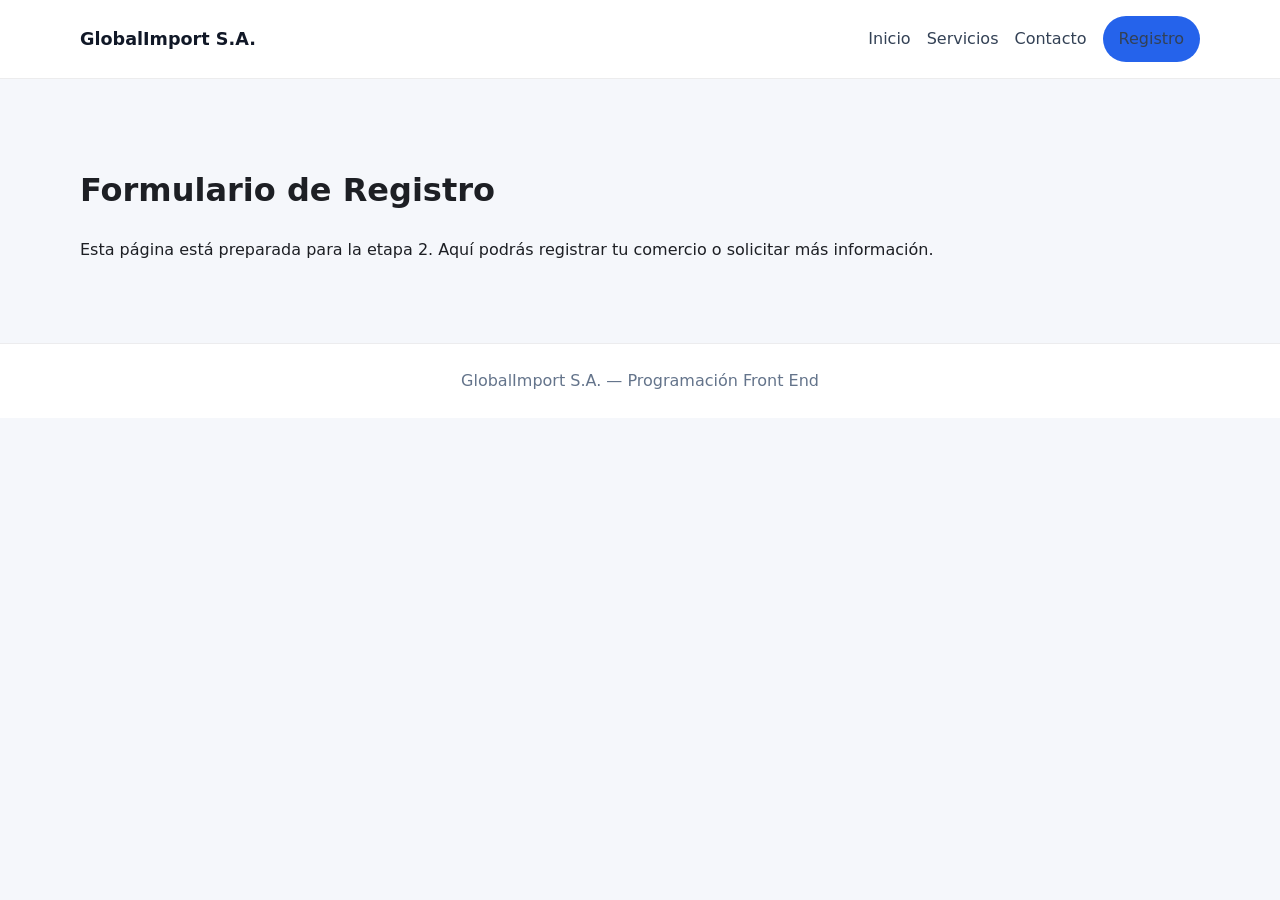
==== registro.html @ c89e06bb "Primera etapa deiseño de la pagina" ====
<!DOCTYPE html>
<html lang="es">
<head>
  <meta charset="UTF-8">
  <meta name="viewport" content="width=device-width, initial-scale=1.0">
  <title>Registro | GlobalImport S.A.</title>
  <link rel="stylesheet" href="style.css">
</head>
<body>
  <header class="navbar">
    <div class="container navbar-inner">
      <a href="index.html" class="brand">GlobalImport S.A.</a>
      <nav class="nav-links" aria-label="Menú principal">
        <a href="index.html#inicio">Inicio</a>
        <a href="index.html#servicios">Servicios</a>
        <a href="index.html#por-que-elegirnos">Contacto</a>
        <a href="registro.html" class="btn-link">Registro</a>
      </nav>
    </div>
  </header>
  <main class="section">
    <div class="container">
      <h1>Formulario de Registro</h1>
      <p>Esta página está preparada para la etapa 2. Aquí podrás registrar tu comercio o solicitar más información.</p>
    </div>
  </main>
  <footer class="footer">
    <div class="container">
      <p>GlobalImport S.A. — Programación Front End</p>
    </div>
  </footer>
</body>
</html>
---- style.css ----
/* Global styles */
:root {
  color-scheme: light;
  font-family: Inter, system-ui, -apple-system, BlinkMacSystemFont, "Segoe UI", sans-serif;
  color: #1d1f24;
  background: #f5f7fb;
  line-height: 1.6;
}

* {
  box-sizing: border-box;
}

body {
  margin: 0;
}

img {
  max-width: 100%;
  display: block;
}

.container {
  width: min(1120px, calc(100% - 2rem));
  margin: 0 auto;
}

.navbar {
  position: sticky;
  top: 0;
  z-index: 10;
  background: rgba(255,255,255,0.92);
  backdrop-filter: blur(12px);
  border-bottom: 1px solid rgba(20,24,30,0.08);
}

.navbar-inner {
  display: flex;
  align-items: center;
  justify-content: space-between;
  gap: 1rem;
  padding: 1rem 0;
}

.brand {
  font-weight: 700;
  font-size: 1.1rem;
  text-decoration: none;
  color: #111827;
}

.nav-links {
  display: flex;
  flex-wrap: wrap;
  gap: 1rem;
  align-items: center;
}

.nav-links a {
  color: #334155;
  text-decoration: none;
  font-weight: 500;
}

.nav-links a:hover,
.nav-links a:focus-visible {
  color: #0f172a;
}

.btn-link {
  padding: 0.65rem 1rem;
  border-radius: 999px;
  background: #2563eb;
  color: #fff;
}

.btn-link:hover,
.btn-link:focus-visible {
  background: #1d4ed8;
}

.hero {
  min-height: 80vh;
  display: grid;
  place-items: center;
  position: relative;
  color: #fff;
  background-image: linear-gradient(180deg, rgba(15,23,42,0.75), rgba(15,23,42,0.75)), url('https://images.unsplash.com/photo-1515169067865-5387ec356754?auto=format&fit=crop&w=1400&q=80');
  background-size: cover;
  background-position: center;
}

.hero-overlay {
  position: absolute;
  inset: 0;
  background: linear-gradient(180deg, rgba(15,23,42,0.55), rgba(15,23,42,0.65));
}

.hero-content {
  position: relative;
  text-align: center;
  max-width: 720px;
  padding: 4rem 0;
}

.eyebrow {
  text-transform: uppercase;
  letter-spacing: 0.25em;
  margin-bottom: 1rem;
  color: #cbd5e1;
  font-size: 0.85rem;
}

.hero h1 {
  margin: 0;
  font-size: clamp(2.5rem, 5vw, 4rem);
  line-height: 1.05;
}

.hero-copy {
  margin: 1.5rem auto;
  max-width: 36rem;
  color: #e2e8f0;
  font-size: 1.05rem;
}

.hero-actions {
  display: flex;
  flex-wrap: wrap;
  justify-content: center;
  gap: 1rem;
}

.btn {
  display: inline-flex;
  align-items: center;
  justify-content: center;
  padding: 0.95rem 1.6rem;
  border-radius: 999px;
  text-decoration: none;
  font-weight: 600;
}

.btn-primary {
  background: #38bdf8;
  color: #0f172a;
}

.btn-secondary {
  background: rgba(255,255,255,0.18);
  color: #f8fafc;
  border: 1px solid rgba(255,255,255,0.28);
}

.section {
  padding: 4rem 0;
}

.section-heading {
  text-align: center;
  margin-bottom: 2.5rem;
}

.section-label {
  color: #2563eb;
  font-size: 0.9rem;
  letter-spacing: 0.12em;
  text-transform: uppercase;
  margin-bottom: 0.75rem;
}

.section h2 {
  margin: 0;
  font-size: clamp(2rem, 3vw, 2.75rem);
  color: #0f172a;
}

.servicios-grid,
.why-grid {
  display: grid;
  gap: 1.5rem;
}

.servicios-grid {
  grid-template-columns: repeat(auto-fit, minmax(220px, 1fr));
}

.card {
  background: #fff;
  border-radius: 24px;
  padding: 2rem;
  box-shadow: 0 20px 50px rgba(15,23,42,0.08);
  min-height: 260px;
}

.card-icon {
  width: 3rem;
  height: 3rem;
  display: grid;
  place-items: center;
  font-size: 1.5rem;
  margin-bottom: 1.25rem;
}

.card h3 {
  margin: 0 0 0.75rem;
  font-size: 1.2rem;
  color: #111827;
}

.card p {
  margin: 0;
  color: #475569;
}

.why-grid {
  grid-template-columns: repeat(auto-fit, minmax(220px, 1fr));
}

.why-card {
  background: #eef2ff;
  border-radius: 22px;
  padding: 1.75rem;
  box-shadow: 0 12px 30px rgba(15,23,42,0.06);
}

.why-icon {
  display: inline-flex;
  font-size: 1.75rem;
  margin-bottom: 1rem;
}

.why-card h3 {
  margin: 0 0 0.75rem;
  font-size: 1.15rem;
}

.why-card p {
  margin: 0;
  color: #475569;
}

.footer {
  padding: 1.5rem 0;
  background: #fff;
  border-top: 1px solid rgba(15,23,42,0.08);
}

.footer p {
  margin: 0;
  color: #64748b;
  text-align: center;
}

@media (max-width: 768px) {
  .navbar-inner {
    flex-direction: column;
    align-items: stretch;
  }

  .nav-links {
    justify-content: center;
  }

  .hero {
    min-height: 68vh;
    padding-top: 2rem;
  }

  .hero-content {
    padding: 2.5rem 0;
  }
}

@media (max-width: 520px) {
  .hero-copy {
    font-size: 1rem;
  }

  .hero-actions {
    flex-direction: column;
  }
}
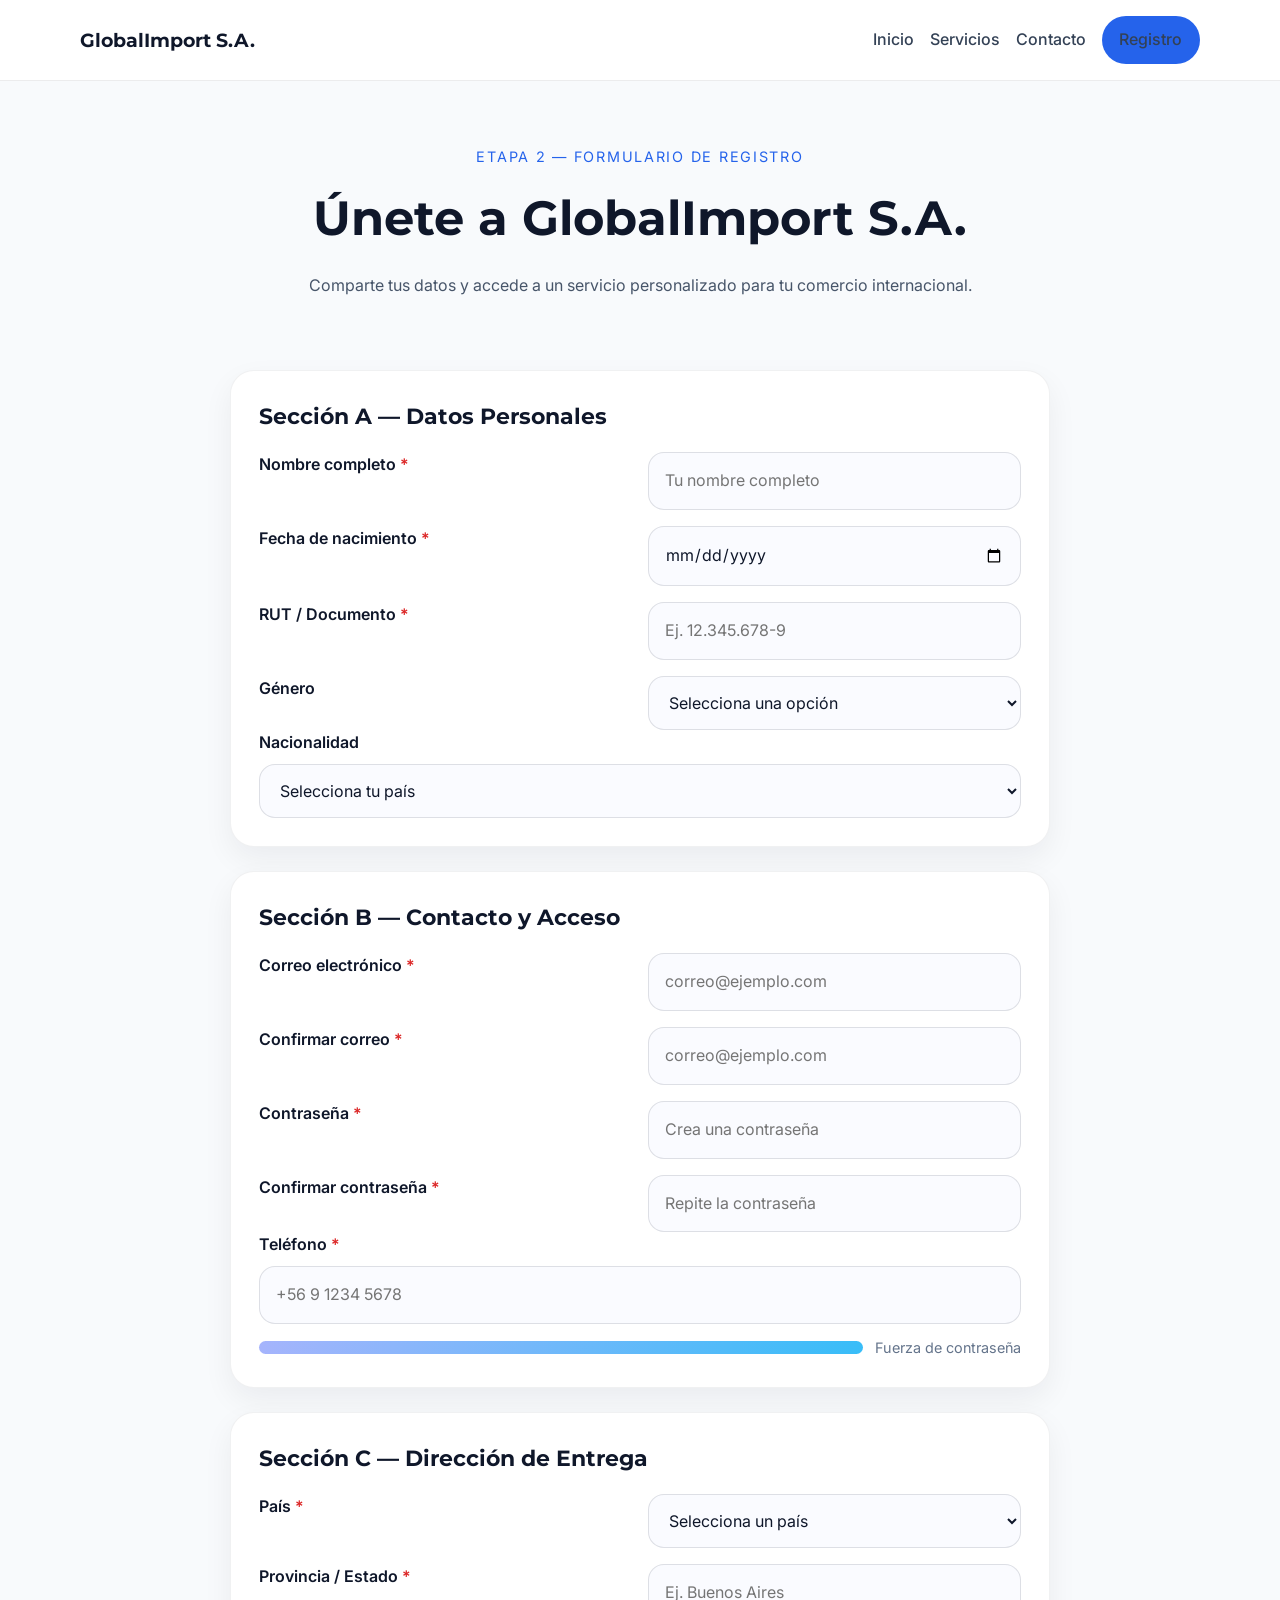
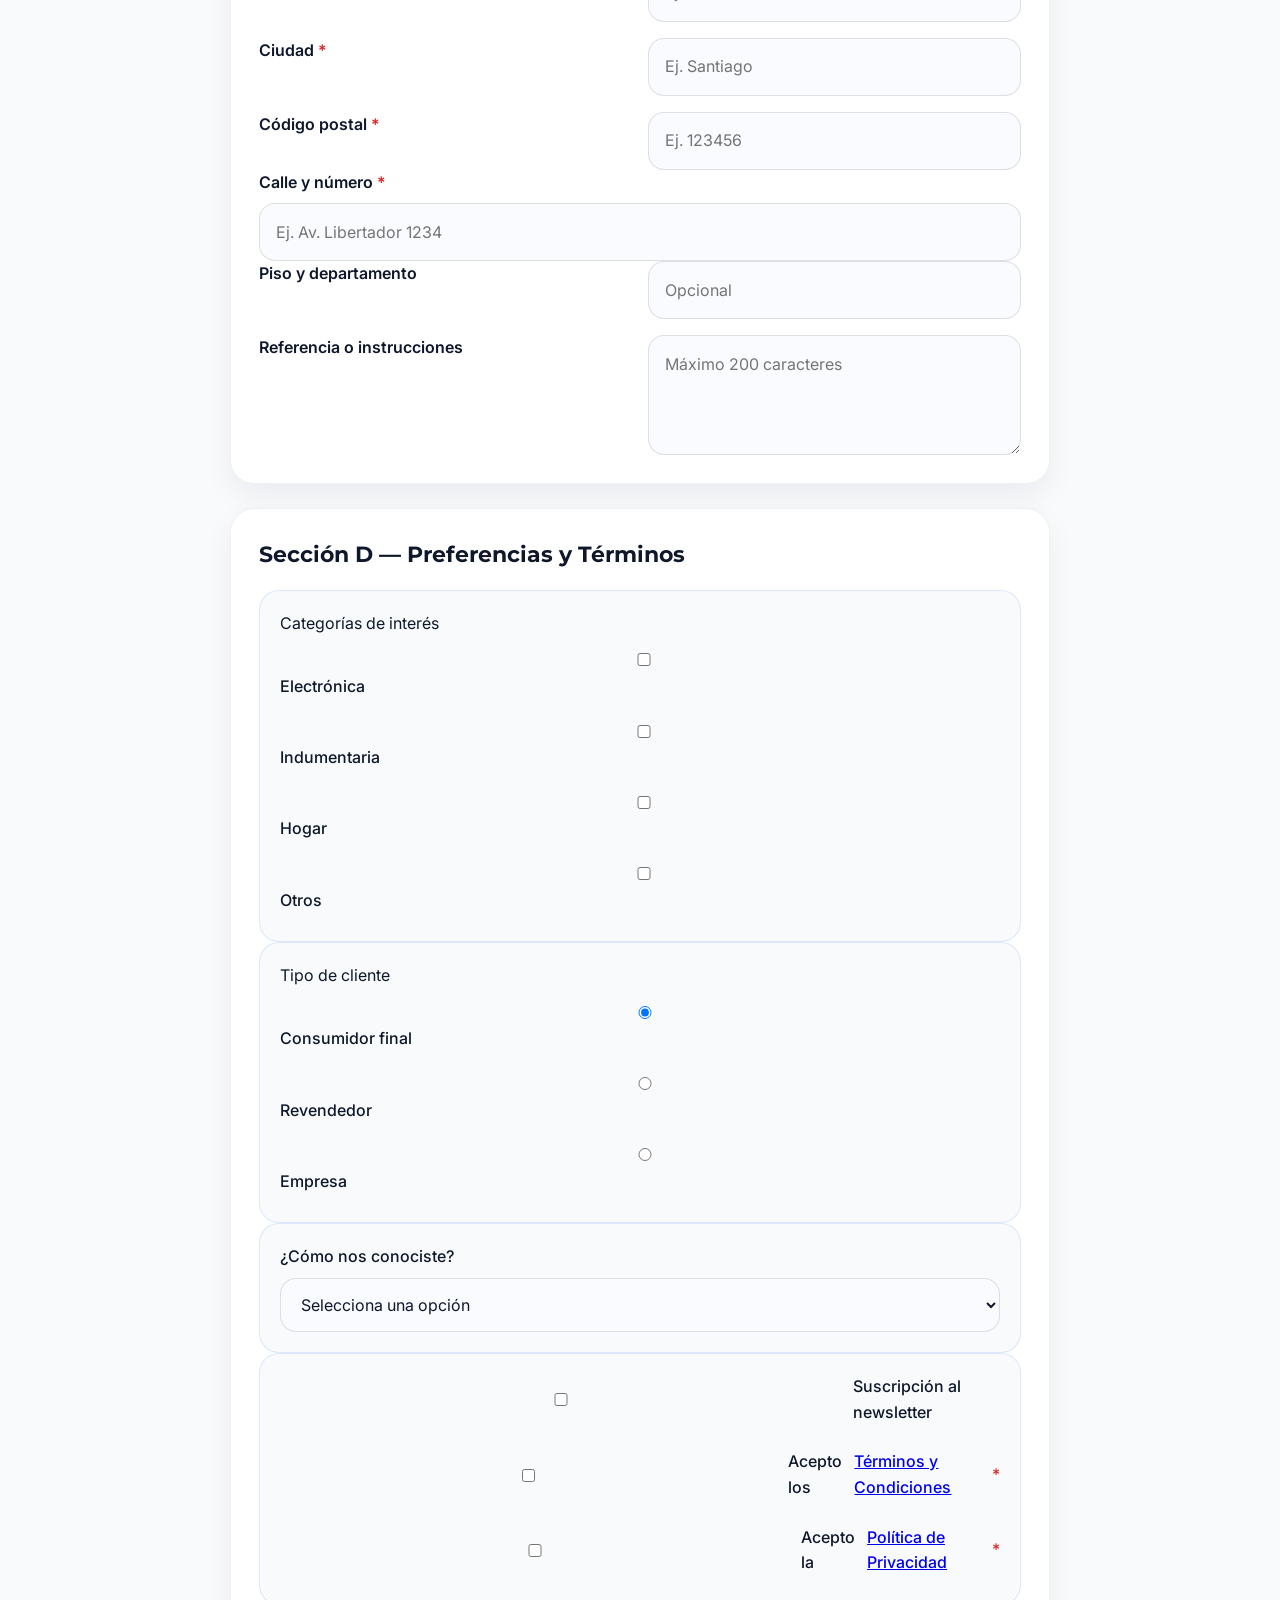
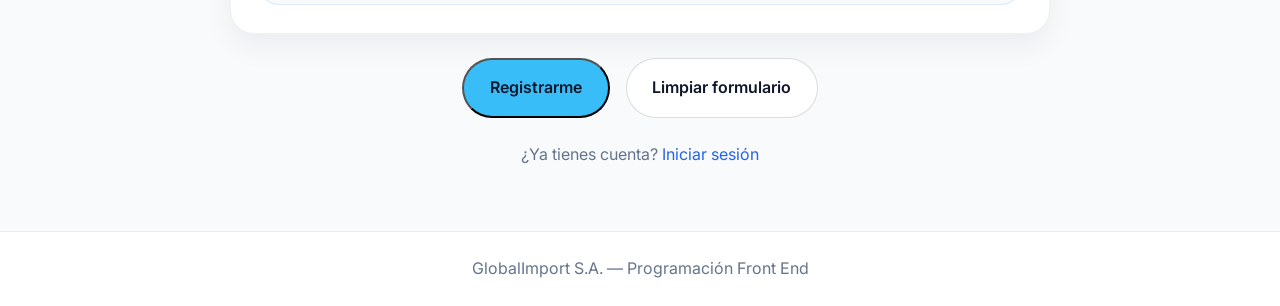
==== commit 98e39ccd: "etapa 2 realizacion de formulario y carpeta de imagenes" ====
--- a/registro.html
+++ b/registro.html
@@ -4,6 +4,9 @@
   <meta charset="UTF-8">
   <meta name="viewport" content="width=device-width, initial-scale=1.0">
   <title>Registro | GlobalImport S.A.</title>
+  <link rel="preconnect" href="https://fonts.googleapis.com">
+  <link rel="preconnect" href="https://fonts.gstatic.com" crossorigin>
+  <link href="https://fonts.googleapis.com/css2?family=Inter:wght@400;500;600;700&family=Montserrat:wght@600;700&display=swap" rel="stylesheet">
   <link rel="stylesheet" href="style.css">
 </head>
 <body>
@@ -18,11 +21,160 @@
       </nav>
     </div>
   </header>
-  <main class="section">
-    <div class="container">
-      <h1>Formulario de Registro</h1>
-      <p>Esta página está preparada para la etapa 2. Aquí podrás registrar tu comercio o solicitar más información.</p>
-    </div>
+  <main class="registro-page">
+    <section class="registro-intro">
+      <div class="container">
+        <div class="section-heading">
+          <p class="section-label">Etapa 2 — Formulario de Registro</p>
+          <h1>Únete a GlobalImport S.A.</h1>
+          <p>Comparte tus datos y accede a un servicio personalizado para tu comercio internacional.</p>
+        </div>
+      </div>
+    </section>
+
+    <section class="registro-form-section">
+      <div class="container registro-form-wrapper">
+        <form class="registro-form" action="#" method="post" novalidate>
+          <div class="form-section">
+            <h2>Sección A — Datos Personales</h2>
+            <div class="form-grid-2">
+              <label for="nombre" class="required">Nombre completo</label>
+              <input id="nombre" name="nombre" type="text" required placeholder="Tu nombre completo">
+
+              <label for="nacimiento" class="required">Fecha de nacimiento</label>
+              <input id="nacimiento" name="nacimiento" type="date" required>
+
+              <label for="documento" class="required">RUT / Documento</label>
+              <input id="documento" name="documento" type="text" required placeholder="Ej. 12.345.678-9">
+
+              <label for="genero">Género</label>
+              <select id="genero" name="genero">
+                <option value="">Selecciona una opción</option>
+                <option>Masculino</option>
+                <option>Femenino</option>
+                <option>No binario</option>
+                <option>Prefiero no decir</option>
+              </select>
+            </div>
+            <label for="nacionalidad">Nacionalidad</label>
+            <select id="nacionalidad" name="nacionalidad">
+              <option value="">Selecciona tu país</option>
+              <option>Argentina</option>
+              <option>Brasil</option>
+              <option>Chile</option>
+              <option>Colombia</option>
+              <option>Estados Unidos</option>
+              <option>España</option>
+              <option>México</option>
+              <option>Perú</option>
+            </select>
+          </div>
+
+          <div class="form-section">
+            <h2>Sección B — Contacto y Acceso</h2>
+            <div class="form-grid-2">
+              <label for="email" class="required">Correo electrónico</label>
+              <input id="email" name="email" type="email" required placeholder="correo@ejemplo.com">
+
+              <label for="confirmar-email" class="required">Confirmar correo</label>
+              <input id="confirmar-email" name="confirmar-email" type="email" required placeholder="correo@ejemplo.com">
+
+              <label for="password" class="required">Contraseña</label>
+              <input id="password" name="password" type="password" required placeholder="Crea una contraseña">
+
+              <label for="confirmar-password" class="required">Confirmar contraseña</label>
+              <input id="confirmar-password" name="confirmar-password" type="password" required placeholder="Repite la contraseña">
+            </div>
+            <label for="telefono" class="required">Teléfono</label>
+            <input id="telefono" name="telefono" type="tel" required placeholder="+56 9 1234 5678">
+            <div class="strength-meter" aria-hidden="true">
+              <span class="strength-bar"></span>
+              <span class="strength-label">Fuerza de contraseña</span>
+            </div>
+          </div>
+
+          <div class="form-section">
+            <h2>Sección C — Dirección de Entrega</h2>
+            <div class="form-grid-2">
+              <label for="pais-entrega" class="required">País</label>
+              <select id="pais-entrega" name="pais-entrega" required>
+                <option value="">Selecciona un país</option>
+                <option>Argentina</option>
+                <option>Brasil</option>
+                <option>Chile</option>
+                <option>Colombia</option>
+              </select>
+
+              <label for="provincia" class="required">Provincia / Estado</label>
+              <input id="provincia" name="provincia" type="text" required placeholder="Ej. Buenos Aires">
+
+              <label for="ciudad" class="required">Ciudad</label>
+              <input id="ciudad" name="ciudad" type="text" required placeholder="Ej. Santiago">
+
+              <label for="codigo-postal" class="required">Código postal</label>
+              <input id="codigo-postal" name="codigo-postal" type="text" required placeholder="Ej. 123456">
+            </div>
+            <label for="calle" class="required">Calle y número</label>
+            <input id="calle" name="calle" type="text" required placeholder="Ej. Av. Libertador 1234">
+
+            <div class="form-grid-2">
+              <label for="piso">Piso y departamento</label>
+              <input id="piso" name="piso" type="text" placeholder="Opcional">
+
+              <label for="referencia">Referencia o instrucciones</label>
+              <textarea id="referencia" name="referencia" maxlength="200" placeholder="Máximo 200 caracteres"></textarea>
+            </div>
+          </div>
+
+          <div class="form-section">
+            <h2>Sección D — Preferencias y Términos</h2>
+            <div class="form-card">
+              <p class="subsection-title">Categorías de interés</p>
+              <div class="checkbox-group">
+                <label><input type="checkbox" name="interes" value="electronica"> Electrónica</label>
+                <label><input type="checkbox" name="interes" value="indumentaria"> Indumentaria</label>
+                <label><input type="checkbox" name="interes" value="hogar"> Hogar</label>
+                <label><input type="checkbox" name="interes" value="otros"> Otros</label>
+              </div>
+            </div>
+
+            <div class="form-card">
+              <p class="subsection-title">Tipo de cliente</p>
+              <div class="radio-group">
+                <label><input type="radio" name="tipo-cliente" value="consumidor" checked> Consumidor final</label>
+                <label><input type="radio" name="tipo-cliente" value="revendedor"> Revendedor</label>
+                <label><input type="radio" name="tipo-cliente" value="empresa"> Empresa</label>
+              </div>
+            </div>
+
+            <div class="form-card">
+              <label for="conociste">¿Cómo nos conociste?</label>
+              <select id="conociste" name="conociste">
+                <option value="">Selecciona una opción</option>
+                <option>Redes sociales</option>
+                <option>Recomendación</option>
+                <option>Búsqueda web</option>
+                <option>Publicidad</option>
+                <option>Otro</option>
+              </select>
+            </div>
+
+            <div class="form-card form-card-inline">
+              <label><input type="checkbox" name="newsletter"> Suscripción al newsletter</label>
+              <label class="required"><input type="checkbox" name="terminos" required> Acepto los <a href="#">Términos y Condiciones</a></label>
+              <label class="required"><input type="checkbox" name="privacidad" required> Acepto la <a href="#">Política de Privacidad</a></label>
+            </div>
+          </div>
+
+          <div class="form-actions">
+            <button type="submit" class="btn btn-primary">Registrarme</button>
+            <button type="reset" class="btn btn-secondary">Limpiar formulario</button>
+          </div>
+
+          <p class="form-note">¿Ya tienes cuenta? <a href="#">Iniciar sesión</a></p>
+        </form>
+      </div>
+    </section>
   </main>
   <footer class="footer">
     <div class="container">
--- a/style.css
+++ b/style.css
@@ -1,9 +1,23 @@
-/* Global styles */
+@import url('https://fonts.googleapis.com/css2?family=Inter:wght@400;500;600;700&family=Montserrat:wght@600;700&display=swap');
+
 :root {
   color-scheme: light;
-  font-family: Inter, system-ui, -apple-system, BlinkMacSystemFont, "Segoe UI", sans-serif;
-  color: #1d1f24;
-  background: #f5f7fb;
+  --font-sans: 'Inter', system-ui, -apple-system, BlinkMacSystemFont, 'Segoe UI', sans-serif;
+  --font-heading: 'Montserrat', sans-serif;
+  --color-bg: #f5f7fb;
+  --color-surface: #ffffff;
+  --color-primary: #2563eb;
+  --color-secondary: #0f172a;
+  --color-accent: #38bdf8;
+  --color-muted: #64748b;
+  --color-border: rgba(15,23,42,0.12);
+  --color-success: #22c55e;
+  --radius: 24px;
+  --shadow: 0 20px 50px rgba(15,23,42,0.08);
+  --shadow-soft: 0 12px 30px rgba(15,23,42,0.06);
+  font-family: var(--font-sans);
+  color: var(--color-secondary);
+  background: var(--color-bg);
   line-height: 1.6;
 }
 
@@ -11,13 +25,27 @@
   box-sizing: border-box;
 }
 
+html,
 body {
   margin: 0;
+  min-height: 100%;
+  width: 100%;
+}
+
+body {
+  background: var(--color-bg);
 }
 
 img {
   max-width: 100%;
   display: block;
+}
+
+button,
+input,
+select,
+textarea {
+  font: inherit;
 }
 
 .container {
@@ -43,10 +71,11 @@
 }
 
 .brand {
+  font-family: var(--font-heading);
   font-weight: 700;
-  font-size: 1.1rem;
+  font-size: 1.2rem;
   text-decoration: none;
-  color: #111827;
+  color: var(--color-secondary);
 }
 
 .nav-links {
@@ -64,14 +93,15 @@
 
 .nav-links a:hover,
 .nav-links a:focus-visible {
-  color: #0f172a;
+  color: var(--color-secondary);
 }
 
 .btn-link {
-  padding: 0.65rem 1rem;
+  padding: 0.7rem 1.1rem;
   border-radius: 999px;
-  background: #2563eb;
+  background: var(--color-primary);
   color: #fff;
+  transition: background 0.2s ease;
 }
 
 .btn-link:hover,
@@ -80,6 +110,7 @@
 }
 
 .hero {
+  width: 100%;
   min-height: 80vh;
   display: grid;
   place-items: center;
@@ -103,6 +134,23 @@
   padding: 4rem 0;
 }
 
+.hero-title {
+  display: inline-flex;
+  align-items: center;
+  justify-content: center;
+  gap: 1rem;
+  margin: 0 auto 1rem;
+}
+
+.hero-logo {
+  width: 120px;
+  height: 120px;
+  border-radius: 18px;
+  box-shadow: var(--shadow-soft);
+  object-fit: cover;
+  display: block;
+}
+
 .eyebrow {
   text-transform: uppercase;
   letter-spacing: 0.25em;
@@ -115,6 +163,7 @@
   margin: 0;
   font-size: clamp(2.5rem, 5vw, 4rem);
   line-height: 1.05;
+  font-family: var(--font-heading);
 }
 
 .hero-copy {
@@ -139,17 +188,23 @@
   border-radius: 999px;
   text-decoration: none;
   font-weight: 600;
+  transition: background 0.2s ease, transform 0.2s ease;
+}
+
+.btn:hover,
+.btn:focus-visible {
+  transform: translateY(-1px);
 }
 
 .btn-primary {
-  background: #38bdf8;
-  color: #0f172a;
+  background: var(--color-accent);
+  color: var(--color-secondary);
 }
 
 .btn-secondary {
-  background: rgba(255,255,255,0.18);
-  color: #f8fafc;
-  border: 1px solid rgba(255,255,255,0.28);
+  background: #ffffff;
+  color: var(--color-secondary);
+  border: 1px solid rgba(15,23,42,0.15);
 }
 
 .section {
@@ -161,18 +216,23 @@
   margin-bottom: 2.5rem;
 }
 
-.section-label {
-  color: #2563eb;
+.section-label,
+.registro-intro .section-label {
+  color: var(--color-primary);
   font-size: 0.9rem;
   letter-spacing: 0.12em;
   text-transform: uppercase;
   margin-bottom: 0.75rem;
 }
 
+.section h2,
+.registro-intro h1 {
+  margin: 0;
+  color: var(--color-secondary);
+}
+
 .section h2 {
-  margin: 0;
   font-size: clamp(2rem, 3vw, 2.75rem);
-  color: #0f172a;
 }
 
 .servicios-grid,
@@ -186,11 +246,18 @@
 }
 
 .card {
-  background: #fff;
-  border-radius: 24px;
+  background: var(--color-surface);
+  border-radius: var(--radius);
   padding: 2rem;
-  box-shadow: 0 20px 50px rgba(15,23,42,0.08);
+  box-shadow: var(--shadow);
   min-height: 260px;
+  transition: transform 0.25s ease, box-shadow 0.25s ease;
+}
+
+.card:hover,
+.card:focus-within {
+  transform: translateY(-4px);
+  box-shadow: 0 24px 60px rgba(15,23,42,0.12);
 }
 
 .card-icon {
@@ -205,7 +272,7 @@
 .card h3 {
   margin: 0 0 0.75rem;
   font-size: 1.2rem;
-  color: #111827;
+  color: var(--color-secondary);
 }
 
 .card p {
@@ -221,7 +288,7 @@
   background: #eef2ff;
   border-radius: 22px;
   padding: 1.75rem;
-  box-shadow: 0 12px 30px rgba(15,23,42,0.06);
+  box-shadow: var(--shadow-soft);
 }
 
 .why-icon {
@@ -242,14 +309,190 @@
 
 .footer {
   padding: 1.5rem 0;
-  background: #fff;
+  background: var(--color-surface);
   border-top: 1px solid rgba(15,23,42,0.08);
 }
 
 .footer p {
   margin: 0;
+  color: var(--color-muted);
+  text-align: center;
+}
+
+/* Registration page styles */
+.registro-page {
+  background: #f8fafc;
+}
+
+.registro-intro {
+  padding: 3rem 0 0;
+}
+
+.registro-intro h1 {
+  font-size: clamp(2rem, 4vw, 3rem);
+  font-family: var(--font-heading);
+}
+
+.registro-intro p {
+  max-width: 760px;
+  margin: 1rem auto 0;
+  color: #475569;
+}
+
+.registro-form-section {
+  padding: 2rem 0 4rem;
+}
+
+.registro-form-wrapper {
+  max-width: 820px;
+  margin: 0 auto;
+}
+
+.registro-form {
+  display: grid;
+  gap: 1.5rem;
+}
+
+.form-section {
+  padding: 1.75rem;
+  border-radius: 24px;
+  background: white;
+  box-shadow: var(--shadow-soft);
+  border: 1px solid rgba(15,23,42,0.06);
+}
+
+.form-section h2 {
+  margin-top: 0;
+  font-family: var(--font-heading);
+  font-size: 1.35rem;
+  color: var(--color-secondary);
+}
+
+.form-grid-2 {
+  display: grid;
+  grid-template-columns: repeat(2, minmax(0, 1fr));
+  gap: 1rem;
+}
+
+label {
+  display: block;
+  margin-bottom: 0.5rem;
+  font-weight: 600;
+}
+
+label.required::after {
+  content: ' *';
+  color: #dc2626;
+}
+
+input,
+select,
+textarea {
+  width: 100%;
+  padding: 0.95rem 1rem;
+  border-radius: 16px;
+  border: 1px solid var(--color-border);
+  background: #fafbff;
+  color: var(--color-secondary);
+  transition: border-color 0.2s ease, box-shadow 0.2s ease;
+}
+
+input:focus,
+select:focus,
+textarea:focus {
+  outline: none;
+  border-color: var(--color-primary);
+  box-shadow: 0 0 0 4px rgba(56,189,248,0.18);
+}
+
+input.input-error,
+select.input-error,
+textarea.input-error {
+  border-color: #dc2626;
+}
+
+textarea {
+  min-height: 120px;
+  resize: vertical;
+}
+
+.form-card {
+  background: #f8fafc;
+  border-radius: 20px;
+  padding: 1.25rem;
+  border: 1px solid rgba(37,99,235,0.12);
+}
+
+.subsection-title {
+  margin: 0 0 0.75rem;
+  font-size: 1rem;
+  color: var(--color-secondary);
+}
+
+.checkbox-group,
+.radio-group {
+  display: grid;
+  gap: 0.75rem;
+}
+
+.checkbox-group label,
+.radio-group label,
+.form-card label {
+  font-weight: 500;
+}
+
+.form-card-inline {
+  display: grid;
+  gap: 1rem;
+}
+
+.form-card-inline label {
+  display: flex;
+  align-items: center;
+  gap: 0.75rem;
+}
+
+.form-actions {
+  display: flex;
+  justify-content: center;
+  gap: 1rem;
+  flex-wrap: wrap;
+}
+
+.form-note {
+  margin: 0;
+  text-align: center;
+  color: var(--color-muted);
+}
+
+.form-note a {
+  color: var(--color-primary);
+  text-decoration: none;
+}
+
+.strength-meter {
+  display: flex;
+  align-items: center;
+  gap: 0.75rem;
+  margin-top: 0.75rem;
+}
+
+.strength-bar {
+  flex: 1;
+  height: 0.8rem;
+  border-radius: 999px;
+  background: linear-gradient(90deg, #a5b4fc 0%, #38bdf8 100%);
+}
+
+.strength-label {
+  font-size: 0.9rem;
   color: #64748b;
-  text-align: center;
+}
+
+@media (max-width: 920px) {
+  .form-grid-2 {
+    grid-template-columns: 1fr;
+  }
 }
 
 @media (max-width: 768px) {
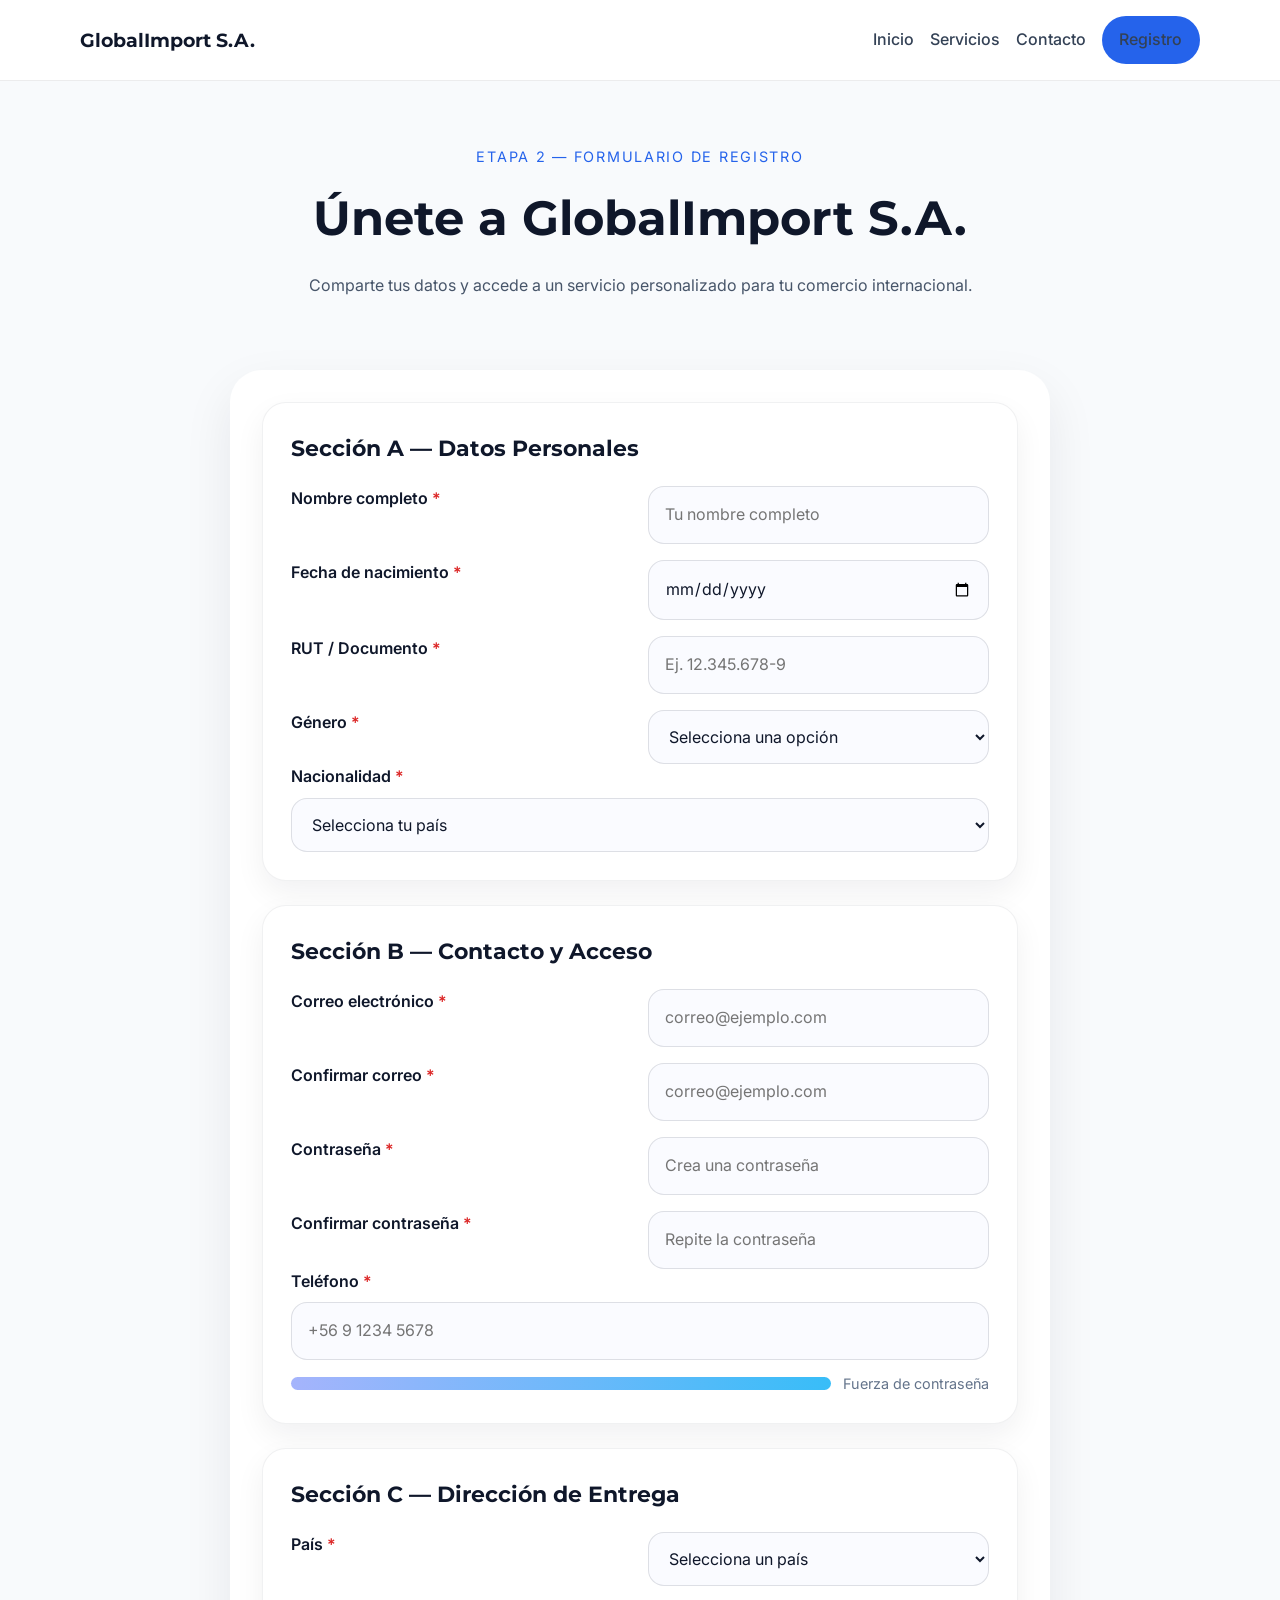
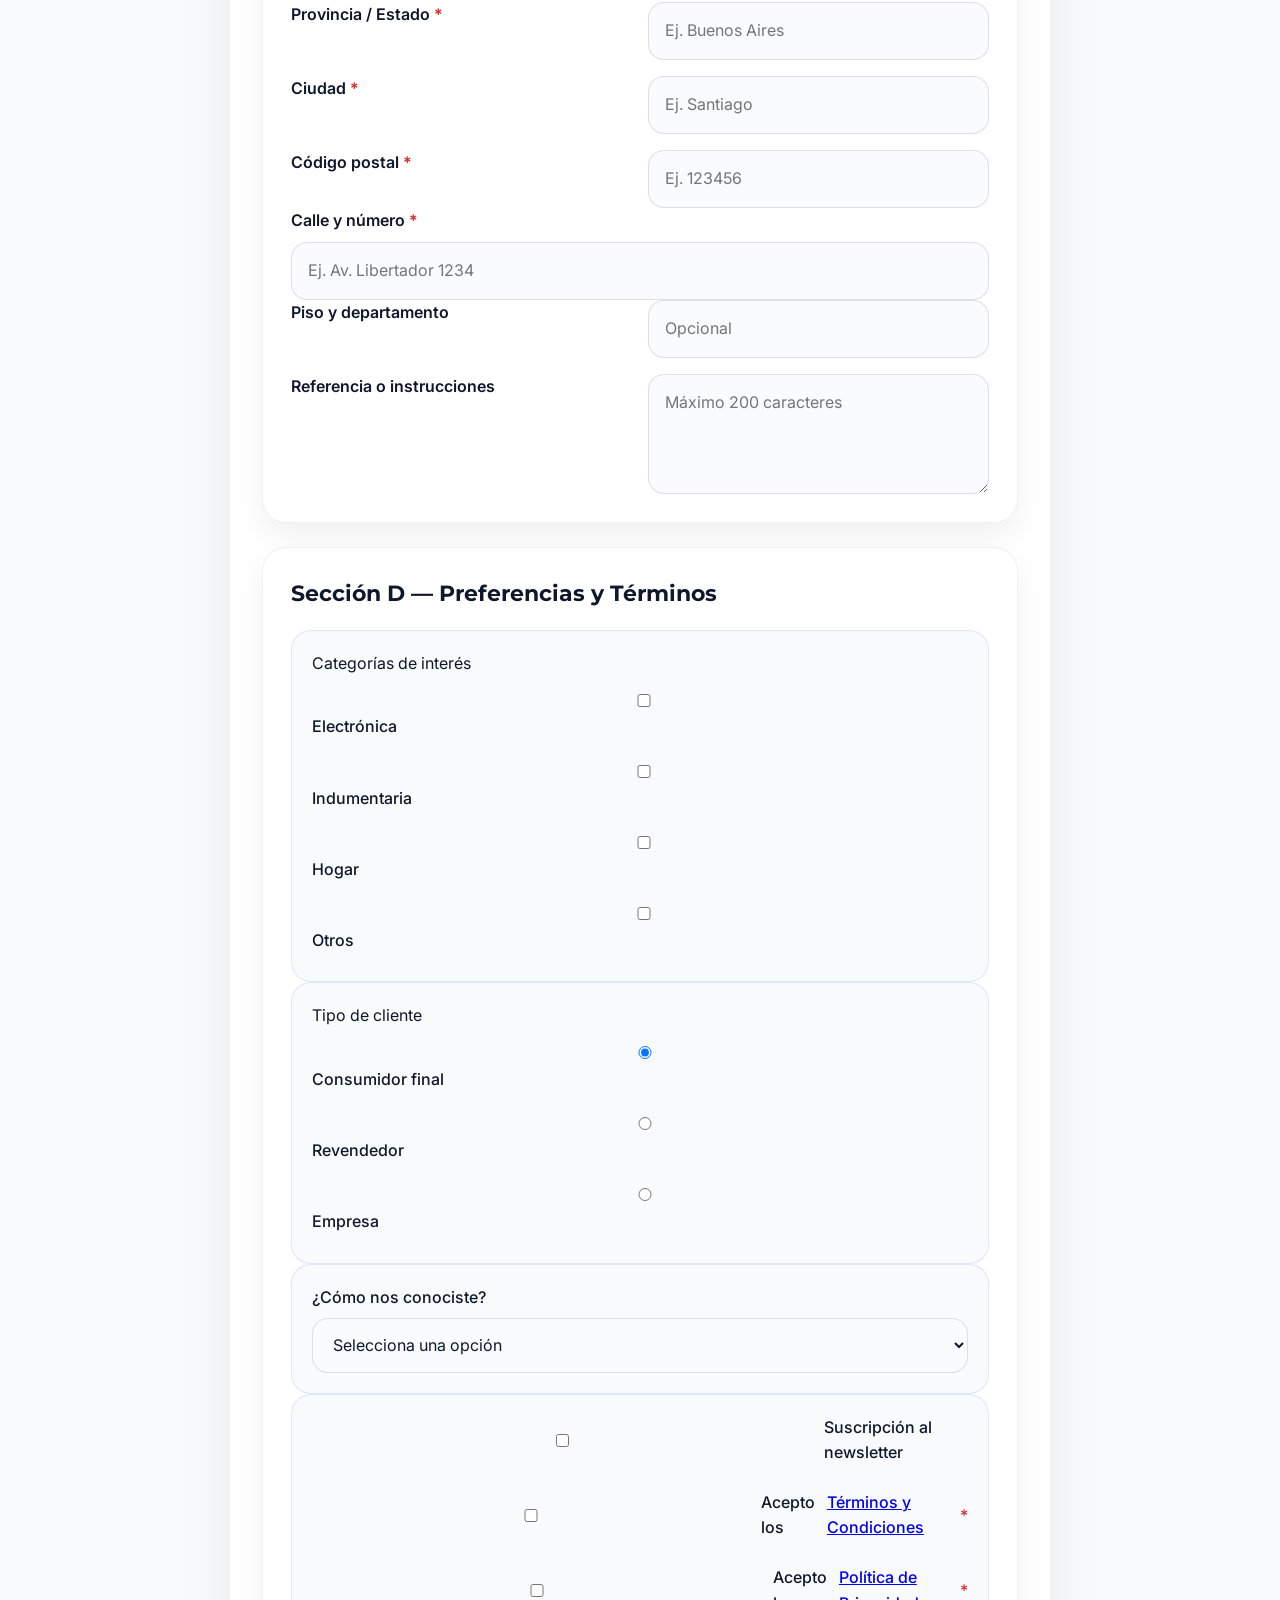
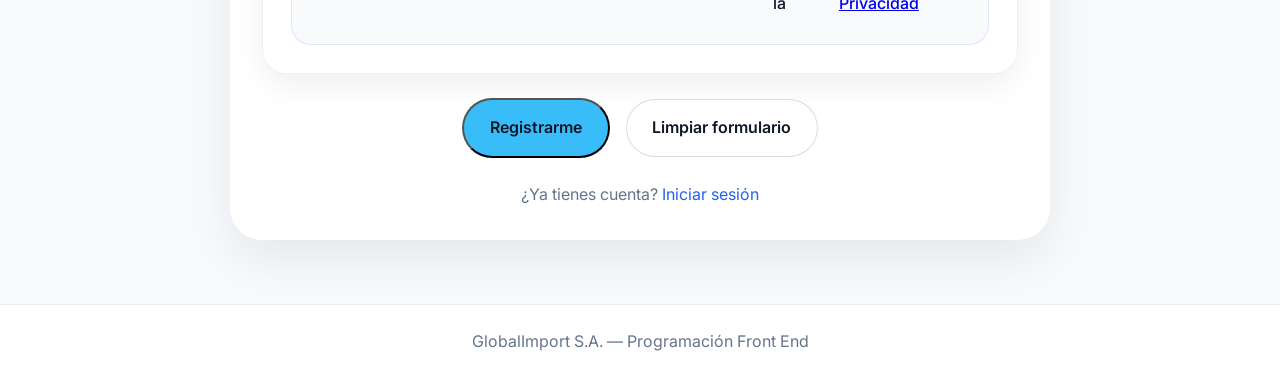
==== commit 1d940bca: "etapa3: validaciones JS y mejoras de registro" ====
--- a/registro.html
+++ b/registro.html
@@ -16,7 +16,7 @@
       <nav class="nav-links" aria-label="Menú principal">
         <a href="index.html#inicio">Inicio</a>
         <a href="index.html#servicios">Servicios</a>
-        <a href="index.html#por-que-elegirnos">Contacto</a>
+        <a href="index.html#contacto">Contacto</a>
         <a href="registro.html" class="btn-link">Registro</a>
       </nav>
     </div>
@@ -47,8 +47,8 @@
               <label for="documento" class="required">RUT / Documento</label>
               <input id="documento" name="documento" type="text" required placeholder="Ej. 12.345.678-9">
 
-              <label for="genero">Género</label>
-              <select id="genero" name="genero">
+              <label for="genero" class="required">Género</label>
+              <select id="genero" name="genero" required>
                 <option value="">Selecciona una opción</option>
                 <option>Masculino</option>
                 <option>Femenino</option>
@@ -56,8 +56,8 @@
                 <option>Prefiero no decir</option>
               </select>
             </div>
-            <label for="nacionalidad">Nacionalidad</label>
-            <select id="nacionalidad" name="nacionalidad">
+            <label for="nacionalidad" class="required">Nacionalidad</label>
+            <select id="nacionalidad" name="nacionalidad" required>
               <option value="">Selecciona tu país</option>
               <option>Argentina</option>
               <option>Brasil</option>
@@ -173,9 +173,15 @@
 
           <p class="form-note">¿Ya tienes cuenta? <a href="#">Iniciar sesión</a></p>
         </form>
+        <div class="registro-success hidden" id="registro-success" aria-live="polite">
+          <h2>Registro completado</h2>
+          <p id="success-message">Gracias por registrarte.</p>
+          <a href="index.html" class="btn btn-primary">Volver al inicio</a>
+        </div>
       </div>
     </section>
   </main>
+  <script src="validaciones.js"></script>
   <footer class="footer">
     <div class="container">
       <p>GlobalImport S.A. — Programación Front End</p>
--- a/style.css
+++ b/style.css
@@ -25,6 +25,10 @@
   box-sizing: border-box;
 }
 
+.hidden {
+  display: none !important;
+}
+
 html,
 body {
   margin: 0;
@@ -344,6 +348,246 @@
 }
 
 .registro-form-wrapper {
+  background: var(--color-surface);
+  border-radius: 32px;
+  padding: 2rem;
+  box-shadow: var(--shadow);
+}
+
+.registro-form {
+  display: grid;
+  gap: 1.75rem;
+}
+
+.form-section {
+  background: #f8fafc;
+  border: 1px solid rgba(15,23,42,0.08);
+  border-radius: 24px;
+  padding: 1.75rem;
+}
+
+.form-section h2 {
+  margin-top: 0;
+  margin-bottom: 1.25rem;
+  font-size: 1.35rem;
+  font-family: var(--font-heading);
+}
+
+.form-grid-2 {
+  display: grid;
+  grid-template-columns: repeat(2, minmax(0, 1fr));
+  gap: 1rem 1.5rem;
+}
+
+@media (max-width: 860px) {
+  .form-grid-2 {
+    grid-template-columns: 1fr;
+  }
+}
+
+label {
+  display: block;
+  margin-bottom: 0.5rem;
+  font-weight: 600;
+}
+
+.required::after {
+  content: " *";
+  color: #dc2626;
+}
+
+input,
+select,
+textarea {
+  width: 100%;
+  border: 1px solid rgba(15,23,42,0.16);
+  border-radius: 16px;
+  padding: 0.95rem 1rem;
+  font: inherit;
+  background: #ffffff;
+  transition: border-color 0.2s ease, box-shadow 0.2s ease;
+}
+
+input:focus,
+select:focus,
+textarea:focus {
+  outline: none;
+  border-color: var(--color-primary);
+  box-shadow: 0 0 0 4px rgba(56,189,248,0.12);
+}
+
+textarea {
+  min-height: 120px;
+  resize: vertical;
+}
+
+.form-card,
+.form-card-inline {
+  background: #ffffff;
+  border-radius: 18px;
+  padding: 1rem 1rem 0.8rem;
+  border: 1px solid rgba(15,23,42,0.08);
+}
+
+.form-card-inline {
+  display: grid;
+  gap: 0.75rem;
+}
+
+.checkbox-group,
+.radio-group {
+  display: grid;
+  gap: 0.75rem;
+}
+
+.checkbox-group label,
+.radio-group label {
+  font-weight: 500;
+}
+
+.strength-meter {
+  display: grid;
+  gap: 0.5rem;
+  margin-top: 0.75rem;
+}
+
+.strength-bar {
+  height: 0.75rem;
+  width: 100%;
+  background: rgba(15,23,42,0.08);
+  border-radius: 999px;
+}
+
+.strength-meter .strength-label {
+  font-size: 0.9rem;
+  color: #64748b;
+}
+
+.char-counter {
+  margin-top: 0.5rem;
+  font-size: 0.9rem;
+  color: #475569;
+}
+
+.error-message {
+  margin-top: 0.45rem;
+  font-size: 0.9rem;
+  color: #dc2626;
+  display: none;
+}
+
+.campo-error {
+  border-color: #dc2626 !important;
+  box-shadow: 0 0 0 4px rgba(220,38,38,0.12);
+}
+
+.campo-ok {
+  border-color: #16a34a !important;
+  box-shadow: 0 0 0 4px rgba(34,197,94,0.12);
+}
+
+.form-actions {
+  display: flex;
+  flex-wrap: wrap;
+  gap: 1rem;
+  justify-content: center;
+  align-items: center;
+}
+
+.form-note {
+  text-align: center;
+  margin: 0;
+  color: #475569;
+}
+
+.form-note a {
+  color: var(--color-primary);
+  text-decoration: none;
+}
+
+.registro-success {
+  display: none;
+  padding: 2rem;
+  border-radius: 28px;
+  background: #eff6ff;
+  text-align: center;
+  border: 1px solid rgba(56,189,248,0.25);
+}
+
+.registro-success h2 {
+  margin-top: 0;
+}
+
+.registro-success p {
+  color: #475569;
+  margin-bottom: 1.5rem;
+}
+
+.registro-success.hidden {
+  display: none;
+}
+
+.registro-success:not(.hidden) {
+  display: block;
+}
+
+.contacto {
+  background: #ffffff;
+}
+
+.contacto-grid {
+  display: grid;
+  grid-template-columns: 1.4fr 1fr;
+  gap: 1.5rem;
+}
+
+.contacto-card {
+  background: #f8fafc;
+  border-radius: 24px;
+  padding: 1.75rem;
+  box-shadow: var(--shadow-soft);
+}
+
+.contacto-info p {
+  margin: 0.85rem 0;
+}
+
+.footer-grid {
+  display: flex;
+  justify-content: space-between;
+  gap: 1rem;
+  align-items: center;
+}
+
+.footer-links {
+  display: flex;
+  flex-wrap: wrap;
+  gap: 1rem;
+  justify-content: center;
+}
+
+.footer-links a {
+  color: var(--color-secondary);
+  text-decoration: none;
+}
+
+@media (max-width: 770px) {
+  .contacto-grid,
+  .footer-grid {
+    grid-template-columns: 1fr;
+    display: grid;
+  }
+
+  .footer p {
+    text-align: left;
+  }
+}
+
+.registro-form-section {
+  padding: 2rem 0 4rem;
+}
+
+.registro-form-wrapper {
   max-width: 820px;
   margin: 0 auto;
 }
